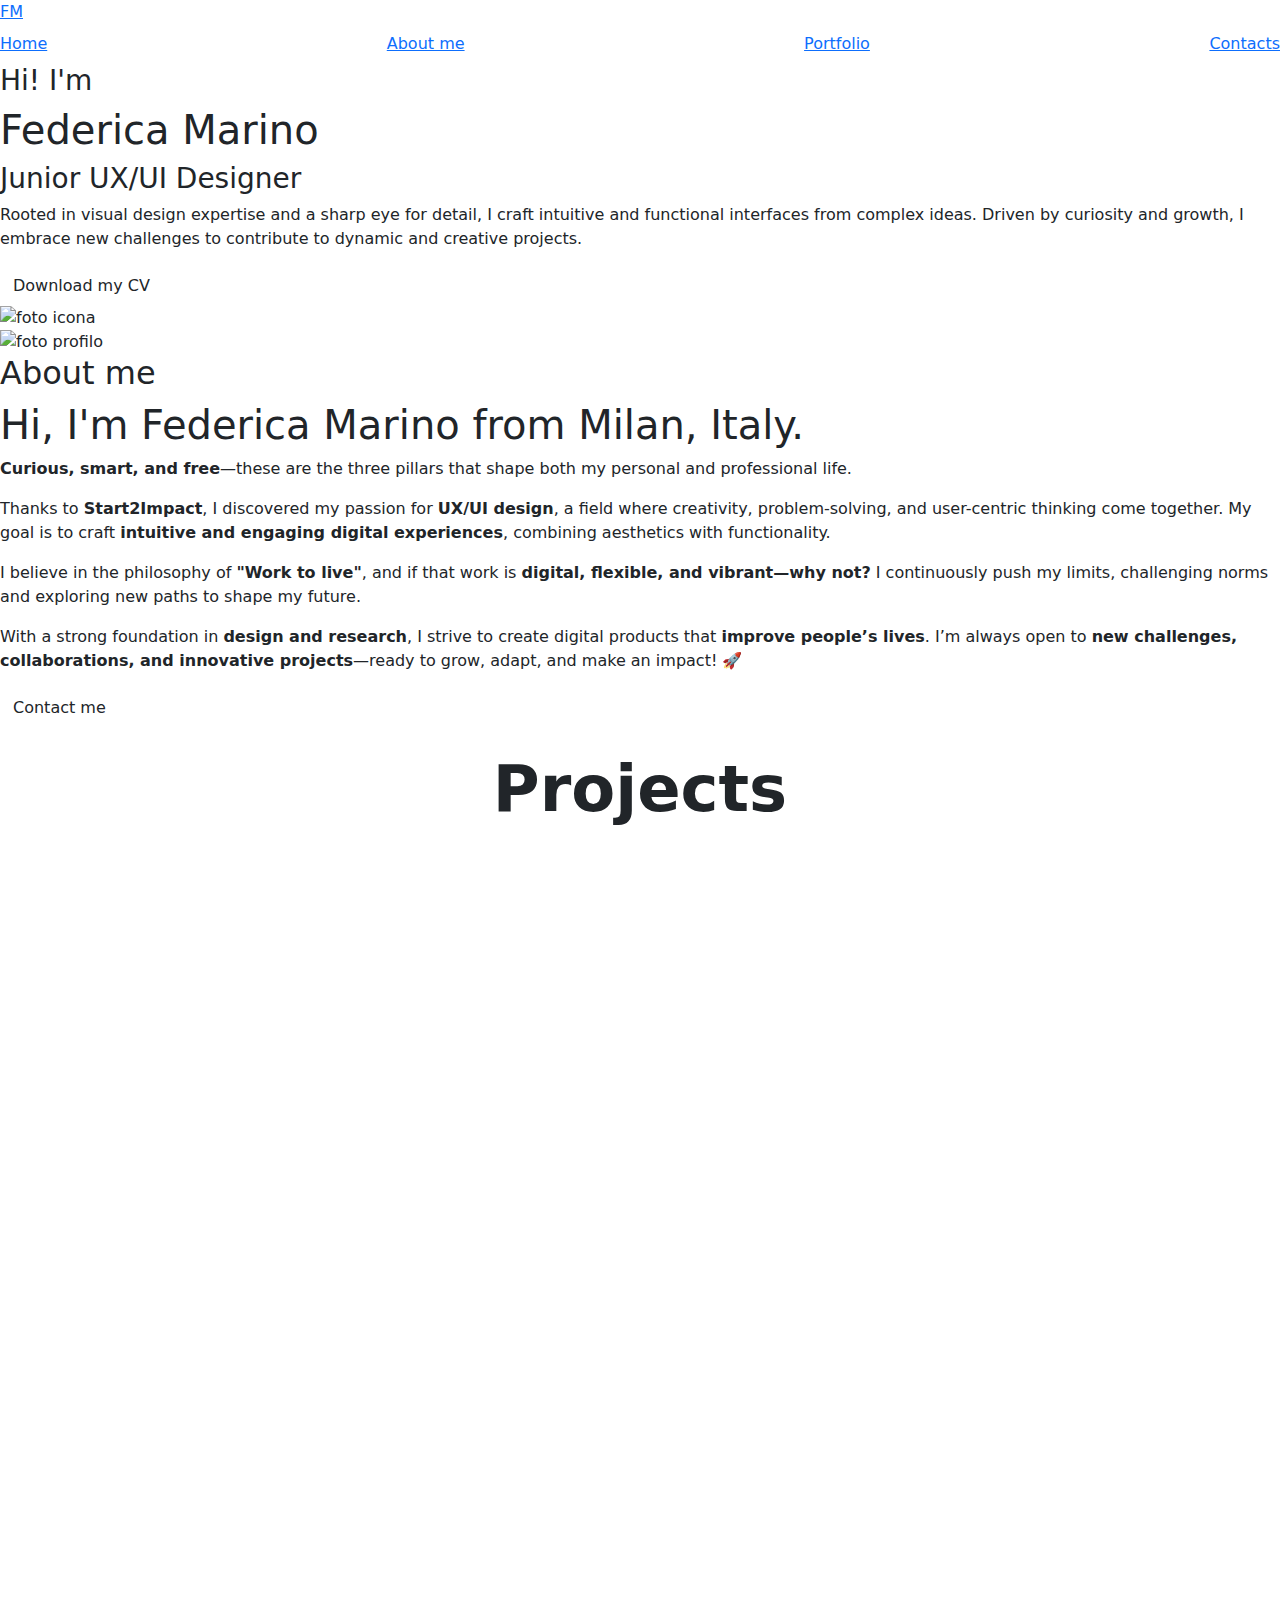
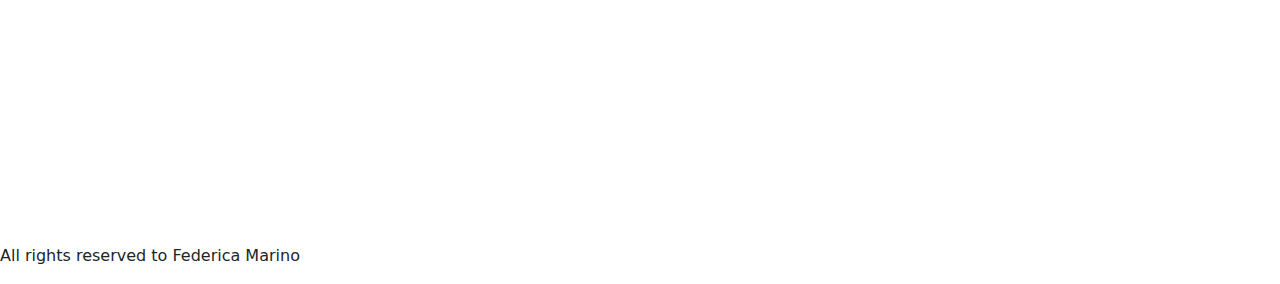
==== index.html @ c52dd666 "Adding html files" ====
<!doctype html>
<html lang="en">
  <head>
    <meta charset="utf-8">
    <meta name="viewport" content="width=device-width, initial-scale=1.0">
    
    <link rel="stylesheet" href="https://cdnjs.cloudflare.com/ajax/libs/font-awesome/6.5.2/css/all.min.css" integrity="sha512-SnH5WK+bZxgPHs44uWIX+LLJAJ9/2PkPKZ5QiAj6Ta86w+fsb2TkcmfRyVX3pBnMFcV7oQPJkl9QevSCWr3W6A==" crossorigin="anonymous" referrerpolicy="no-referrer" />
    <link rel="preconnect" href="https://fonts.googleapis.com">
    <link rel="preconnect" href="https://fonts.gstatic.com" crossorigin>
    <link href="https://fonts.googleapis.com/css2?family=Poppins:ital,wght@0,100;0,200;0,300;0,400;0,500;0,600;0,700;0,800;0,900;1,100;1,200;1,300;1,400;1,500;1,600;1,700;1,800;1,900&display=swap" rel="stylesheet">
    <link rel="stylesheet" href="assets/styles/style.css">
    <title>Federica Marino - Portfolio</title>
    
    <!-- Bootstrap CSS -->
    <link href="https://cdn.jsdelivr.net/npm/bootstrap@5.3.2/dist/css/bootstrap.min.css" rel="stylesheet">
    <link rel="icon" type="image/x-icon" href="assets/images/favi.ico">

    <meta property="og:title" content="Federica Marino - Junior UX/UI Designer">
    <meta property="og:type" content="website">
    <meta property="og:url" content="index.html">
    <meta property="og:image" content="assets/images/profile.png">
    <meta property="og:description" content="Passione per il design e attenzione ai dettagli mi guidano nel creare interfacce semplici e usabili, dando vita a idee complesse.">
    <meta property="og:site_name" content="Federica Marino">
    <meta property="og:locale" content="it_IT">

    <title>Federica Marino</title>
    <link href="https://fonts.googleapis.com/css?family=Open+Sans+Condensed:300|Sonsie+One" rel="stylesheet" />
    <link rel="stylesheet" href="assets/styles/style.css" />
  </head>

  <body>
    <header class="header">
        <a href="index.html" class="logo">FM</h2></a>
        <i class="fa-solid fa-bars" id="menu-icon"></i>

        <nav class="navbar">
            <a href="#home">Home</a>
            <a href="#about">About me</a>
            <a href="#portfolio">Portfolio</a>
            <a href="contatti.html">Contacts</a>
        </nav>
    </header>   

    <section class="home" id="home">
        <div class="home-content">
          <h3>Hi! I'm</h3>
          <h1>Federica Marino</h1>
          <h3><span>Junior UX/UI Designer</span></h3>
          <p>Rooted in visual design expertise and a sharp eye for detail, I craft intuitive and functional interfaces from complex ideas. Driven by curiosity and growth, I embrace new challenges to contribute to dynamic and creative projects.</p>
          <div class="social-media">
            <a href="https://www.linkedin.com/in/federica-marino-2778551b6/" target="_blank"><i class="fa-brands fa-linkedin"></i></a>
            <a href="https://www.behance.net/federicamarino5" target="_blank"><i class="fa-brands fa-behance"></i></a>
          </div>
          <a href="assets/pdf/CV_FedericaMarino_nov24.pdf" class="btn">Download my CV</a>
        </div>
    
        <div class="home-img">
          <img src="assets/images/profile.png" alt="foto icona">
        </div>
      </section>
    
      <section class="about" id="about">
        <div class="about-img">
          <img src="assets/images/me.png" alt="foto profilo">
        </div>
        <div class="about-content">
          <h2 class="heading"><span>About me</span></h2>
          <h1>Hi, I'm Federica Marino from Milan, Italy.</h1>

          <p><strong>Curious, smart, and free</strong>—these are the three pillars that shape both my personal and professional life.</p>
      
          <p>Thanks to <strong>Start2Impact</strong>, I discovered my passion for <strong>UX/UI design</strong>, a field where creativity, problem-solving, and user-centric thinking come together. My goal is to craft <strong>intuitive and engaging digital experiences</strong>, combining aesthetics with functionality.</p>
      
          <p>I believe in the philosophy of <strong>"Work to live"</strong>, and if that work is <strong>digital, flexible, and vibrant—why not?</strong> I continuously push my limits, challenging norms and exploring new paths to shape my future.</p>
      
          <p>With a strong foundation in <strong>design and research</strong>, I strive to create digital products that <strong>improve people’s lives</strong>. I’m always open to <strong>new challenges, collaborations, and innovative projects</strong>—ready to grow, adapt, and make an impact! 🚀</p>
          <a href="contatti.html" class="btn">Contact me</a>
        </div>
      </section>

      <section class="portfolio" id="portfolio">
        <div class="container">
          <h2 class="text-center my-4 display-3 fw-bold mb-5"><span>Projects</span></h2>
          <div class="row">
            <div class="col-md-3 col-sm-6">
              <iframe src="https://www.behance.net/embed/project/202459473?ilo0=1" class="w-100" height="316" frameborder="0"></iframe>
            </div>
            <div class="col-md-3 col-sm-6">
              <iframe src="https://www.behance.net/embed/project/202460027?ilo0=1" class="w-100" height="316" frameborder="0"></iframe>
            </div>
            <div class="col-md-3 col-sm-6">
              <iframe src="https://www.behance.net/embed/project/202460531?ilo0=1" class="w-100" height="316" frameborder="0"></iframe>
            </div>
            <div class="col-md-3 col-sm-6">
              <iframe src="https://www.behance.net/embed/project/202460767?ilo0=1" class="w-100" height="316" frameborder="0"></iframe>
            </div>
      
            <div class="col-md-3 col-sm-6">
              <iframe src="https://www.behance.net/embed/project/203960363?ilo0=1" class="w-100" height="316" frameborder="0"></iframe>
            </div>
            <div class="col-md-3 col-sm-6">
              <iframe src="https://www.behance.net/embed/project/203961067?ilo0=1" class="w-100" height="316" frameborder="0"></iframe>
            </div>
            <div class="col-md-3 col-sm-6">
              <iframe src="https://www.behance.net/embed/project/213830133?ilo0=1" class="w-100" height="316" frameborder="0"></iframe>
            </div>
            <div class="col-md-3 col-sm-6">
              <iframe src="https://www.behance.net/embed/project/213829467?ilo0=1" class="w-100" height="316" frameborder="0"></iframe>
            </div>
      
            <div class="col-md-3 col-sm-6">
              <iframe src="https://www.behance.net/embed/project/217920711?ilo0=1" class="w-100" height="316" frameborder="0"></iframe>
            </div>
            <div class="col-md-3 col-sm-6">
              <iframe src="https://www.behance.net/embed/project/218446221?ilo0=1" class="w-100" height="316" frameborder="0"></iframe>
            </div>
            <div class="col-md-3 col-sm-6">
              <iframe src="https://www.behance.net/embed/project/218783727?ilo0=1" class="w-100" height="316" frameborder="0"></iframe>
            </div>
            <div class="col-md-3 col-sm-6">
              <iframe src="https://www.behance.net/embed/project/220007043?ilo0=1" class="w-100" height="316" frameborder="0"></iframe>
            </div>
          </div>
        </div>
      </section>
      
      
    <!--
      <section class="portfolio" id="portfolio">
        <h2 class="heading"><span>Projects</span></h2>
        <div class="portfolio-container">  
            <div class="portfolio-box">
                <iframe src="https://www.behance.net/embed/project/202459473?ilo0=1" height="316" width="404" allowfullscreen lazyload frameborder="0" allow="clipboard-write" refererPolicy="strict-origin-when-cross-origin"></iframe>
            </div>
            <div class="portfolio-box">
                <iframe src="https://www.behance.net/embed/project/202460027?ilo0=1" height="316" width="404" allowfullscreen lazyload frameborder="0" allow="clipboard-write" refererPolicy="strict-origin-when-cross-origin"></iframe>
            </div>
            <div class="portfolio-box">
                <iframe src="https://www.behance.net/embed/project/202460531?ilo0=1" height="316" width="404" allowfullscreen lazyload frameborder="0" allow="clipboard-write" refererPolicy="strict-origin-when-cross-origin"></iframe>
            </div>
            <div class="portfolio-box">
                <iframe src="https://www.behance.net/embed/project/202460767?ilo0=1" height="316" width="404" allowfullscreen lazyload frameborder="0" allow="clipboard-write" refererPolicy="strict-origin-when-cross-origin"></iframe>
            </div>
            <div class="portfolio-box">
                <iframe src="https://www.behance.net/embed/project/203960363?ilo0=1" height="316" width="404" allowfullscreen lazyload frameborder="0" allow="clipboard-write" refererPolicy="strict-origin-when-cross-origin"></iframe>
            </div>
            <div class="portfolio-box">
                <iframe src="https://www.behance.net/embed/project/203961067?ilo0=1" height="316" width="404" allowfullscreen lazyload frameborder="0" allow="clipboard-write" refererPolicy="strict-origin-when-cross-origin"></iframe>
            </div>
            <div class="portfolio-box">
                <iframe src="https://www.behance.net/embed/project/213830133?ilo0=1" height="316" width="404" allowfullscreen lazyload frameborder="0" allow="clipboard-write" refererPolicy="strict-origin-when-cross-origin"></iframe>
            </div>
            <div class="portfolio-box">
                <iframe src="https://www.behance.net/embed/project/213829467?ilo0=1" height="316" width="404" allowfullscreen lazyload frameborder="0" allow="clipboard-write" refererPolicy="strict-origin-when-cross-origin"></iframe>
            </div>
            <div class="portfolio-box">
                <iframe src="https://www.behance.net/embed/project/217920711?ilo0=1" height="316" width="404" allowfullscreen lazyload frameborder="0" allow="clipboard-write" refererPolicy="strict-origin-when-cross-origin"></iframe>
            </div>
            <div class="portfolio-box">
                <iframe src="https://www.behance.net/embed/project/218446221?ilo0=1" height="316" width="404" allowfullscreen lazyload frameborder="0" allow="clipboard-write" refererPolicy="strict-origin-when-cross-origin"></iframe>
            </div>
            <div class="portfolio-box">
                <iframe src="https://www.behance.net/embed/project/218783727?ilo0=1" height="316" width="404" allowfullscreen lazyload frameborder="0" allow="clipboard-write" refererPolicy="strict-origin-when-cross-origin"></iframe>
            </div>
            <div class="portfolio-box">
                <iframe src="https://www.behance.net/embed/project/220007043?ilo0=1" height="316" width="404" allowfullscreen lazyload frameborder="0" allow="clipboard-write" refererPolicy="strict-origin-when-cross-origin"></iframe>
            </div>
            <div class="portfolio-box">
                <iframe src="https://www.behance.net/embed/project/220007307?ilo0=1" height="316" width="404" allowfullscreen lazyload frameborder="0" allow="clipboard-write" refererPolicy="strict-origin-when-cross-origin"></iframe>
            </div>
        </div>
      </section> -->
      
    
      <footer class="footer">
        <div class="footer-text">
          <p>All rights reserved to Federica Marino</p>
        </div>
    
        <div class="footer-icons">
          <a href="https://www.linkedin.com/in/federica-marino-2778551b6/" target="_blank"><i class="fa-brands fa-linkedin"></i></a>
          <a href="https://www.behance.net/federicamarino5" target="_blank"><i class="fa-brands fa-behance"></i></a>
        </div>
      </footer>
    
      <script src="assets/javascript/index.js"></script>
  </body>
</html>
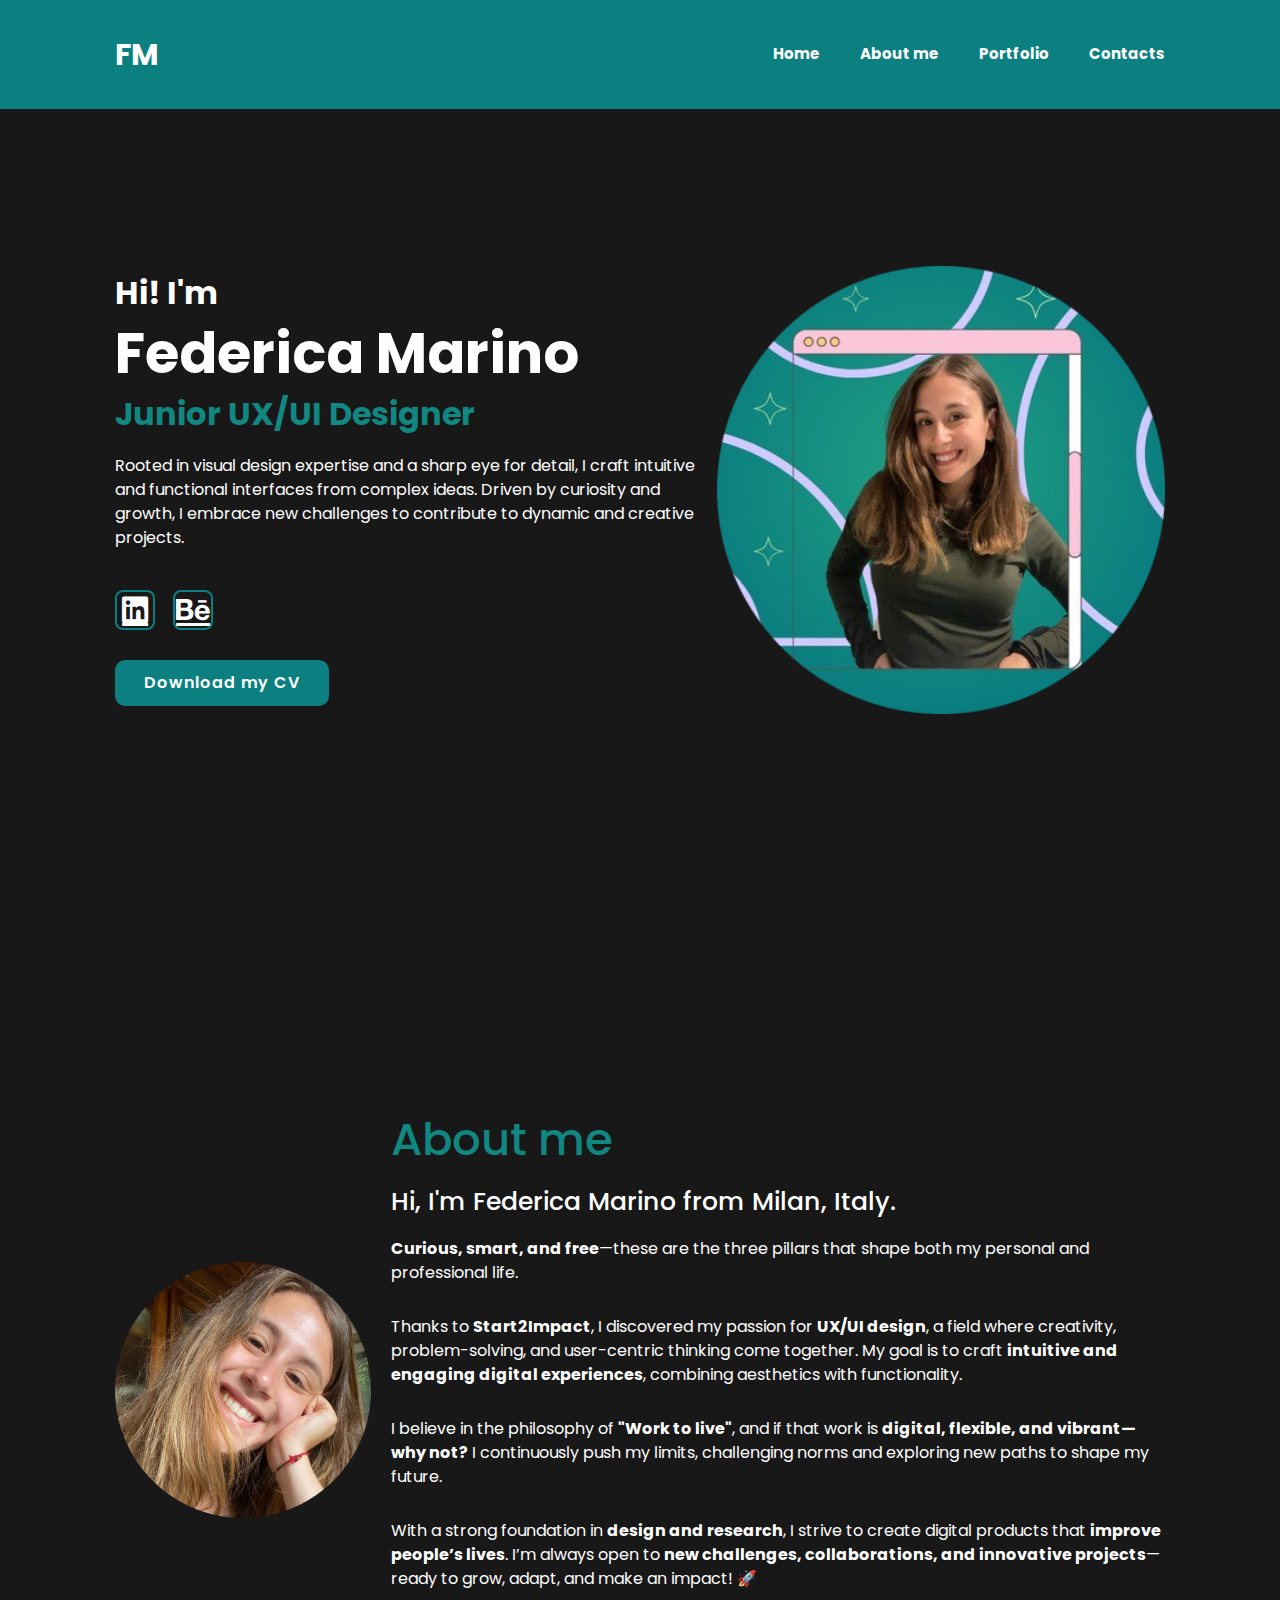
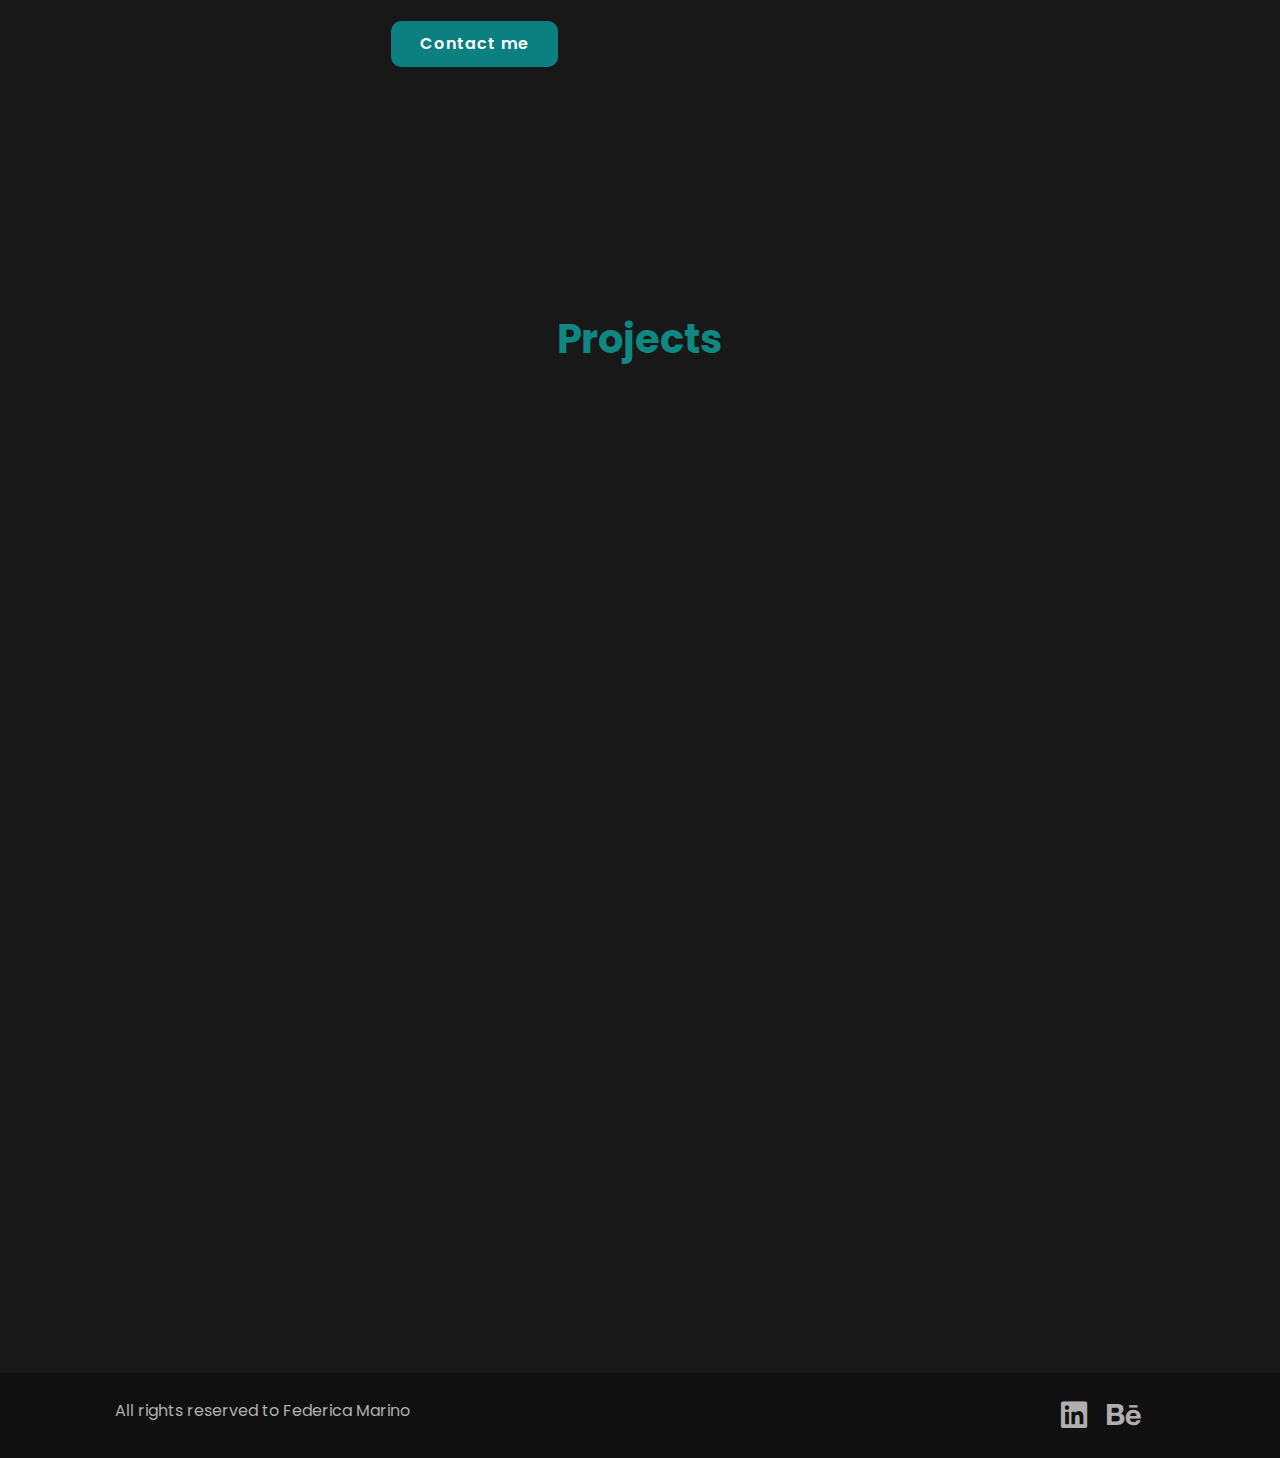
==== commit 27943a02: "commit finale" ====
--- a/index.html
+++ b/index.html
@@ -4,7 +4,7 @@
     <meta charset="utf-8">
     <meta name="viewport" content="width=device-width, initial-scale=1.0">
     
-    <link rel="stylesheet" href="https://cdnjs.cloudflare.com/ajax/libs/font-awesome/6.5.2/css/all.min.css" integrity="sha512-SnH5WK+bZxgPHs44uWIX+LLJAJ9/2PkPKZ5QiAj6Ta86w+fsb2TkcmfRyVX3pBnMFcV7oQPJkl9QevSCWr3W6A==" crossorigin="anonymous" referrerpolicy="no-referrer" />
+    <link rel="stylesheet" href="https://cdnjs.cloudflare.com/ajax/libs/font-awesome/6.5.2/css/all.min.css" integrity="PPIZEGYM1v8zp5Py7UjFb79S58UeqCL9pYVnVPURKEqvioPROaVAJKKLzvH2rDnI" crossorigin="anonymous" referrerpolicy="no-referrer" />
     <link rel="preconnect" href="https://fonts.googleapis.com">
     <link rel="preconnect" href="https://fonts.gstatic.com" crossorigin>
     <link href="https://fonts.googleapis.com/css2?family=Poppins:ital,wght@0,100;0,200;0,300;0,400;0,500;0,600;0,700;0,800;0,900;1,100;1,200;1,300;1,400;1,500;1,600;1,700;1,800;1,900&display=swap" rel="stylesheet">
@@ -13,7 +13,7 @@
     
     <!-- Bootstrap CSS -->
     <link href="https://cdn.jsdelivr.net/npm/bootstrap@5.3.2/dist/css/bootstrap.min.css" rel="stylesheet">
-    <link rel="icon" type="image/x-icon" href="assets/images/favi.ico">
+    <link rel="icon" type="image/x-icon" href="assets/images/icon.ico">
 
     <meta property="og:title" content="Federica Marino - Junior UX/UI Designer">
     <meta property="og:type" content="website">
--- a/assets/styles/style.css
+++ b/assets/styles/style.css
@@ -0,0 +1,465 @@
+/*generali*/
+
+*{
+    margin: 0;
+    padding: 0;
+    box-sizing: border-box;
+    text-decoration: none;
+    border: none;
+    outline: none;
+    scroll-behavior: smooth;
+    font-family: Poppins, sans-serif;
+  }
+  
+  
+  html{
+    font-size: 62.5%;
+    overflow-x: hidden;
+  }
+  
+  body{
+    background:   #181818;
+    color: white ;
+  }
+  
+  section{
+    min-height: 100vh;
+    padding: 10rem 9% 2rem;
+  }
+  
+  /*header*/
+  
+  .header{
+    position: fixed;
+    top: 0;
+    left: 0;
+    width: 100%;
+    padding:32px 9%;
+    background: #0c8080;
+    display: flex;
+    justify-content:space-between;
+    align-items: center;
+    z-index: 100;
+  }
+  
+  .logo{
+    font-size: 3rem;
+    color: white;
+    cursor: pointer;
+    font-weight: 700;
+    text-decoration: none !important;
+  }
+  
+  
+  .navbar a{
+    font-size: 1.5rem;
+    color: white;
+    margin-left: 4rem;
+    font-weight: 700;
+    text-decoration: none !important;
+  }
+  
+  .navbar a:hover,
+  .navbar a:active{
+    color: #083c3c;
+  }
+  
+  #menu-icon{
+    font-size: 3.6rem;
+    color: white;
+    display: none;
+  }
+  
+  /*home*/
+  
+  .home{
+    display: flex;
+    justify-content: center;
+    align-items: center;
+  }
+  
+  .home-content h3{
+    font-size: 3.2rem ;
+    font-weight: 700;
+  }
+  
+  .home-content h3:nth-of-type(2){
+    margin-bottom: 2rem;
+  
+  }
+  
+  span{
+    color: #108781 ;
+  }
+  
+  .home-content h1{
+    font-size: 5.6rem;
+    font-weight: 700;
+    line-height: 1.3 ;
+  }
+  
+  .home-img img{
+    width: 35vw;
+  
+  }
+  
+  .home-content p{
+    font-size: 1.6rem;
+  }
+  
+  .social-media a{
+    display: inline-flex;
+    justify-content: center;
+    align-items: center;
+    width: 4rem;
+    height: 4rem;
+    background: transparent;
+    border: .2rem solid #0c8080;
+    border-radius: 20%;
+    font-size: 3rem;
+    color: white;
+    margin: 3rem 1.5rem 3rem 0;
+    transition: .5s ease;
+  }
+  
+  .social-media a:hover{
+    background: white;
+    color: #0c8080;
+    box-shadow: 0 0 1rem #181818;
+  }
+  
+  .btn{
+    display: inline-block;
+    padding: 1rem 2.8rem;
+    background: #0c8080;
+    border-radius: 1rem;
+    font-size: 1.6rem;
+    color: white;
+    letter-spacing: .1rem;
+    font-weight: 600;
+    transition: .5s ease;
+  }
+  
+  .btn:hover{
+    box-shadow: 0 0 2rem #0ba9a9;
+    background: white ;
+    color: #0c8080;
+  }
+  
+  /*about*/
+  
+  .about{
+    display: flex;
+    justify-content: center;
+    align-items: center;
+    gap: 2rem;
+    background: #181818;
+  }
+  
+  .about-img img{
+    width: 20vw;
+  }
+  
+  .heading{
+    text-align: center;
+    font-size: 4.5rem;
+  }
+  
+  .about-content h2{
+    text-align: left;
+    line-height: 1.2;
+    margin-bottom: 2rem;
+  }
+  
+  .about-content h3{
+    font-size: 2.6rem;
+  }
+  
+  .about-content p{
+    font-size: 1.6rem;
+    margin: 2rem 0 3rem;
+  }
+
+  ul {
+    list-style-type: none;
+    padding: 0;
+  }
+
+  ul li {
+    font-size: 16px;
+    margin: 5px 0;
+  }
+  strong {
+    font-weight: bold;
+  }
+  
+  /*portfolio*/
+  
+  .portfolio{
+    background: #181818;
+  }
+
+  .portfolio-container{
+    display: grid;
+    grid-template-columns: repeat(3, 1fr);
+    align-items: center;
+    gap: 2.5rem;
+    padding: 0 2rem;
+    margin-bottom: 10rem;
+  }
+  
+  .portfolio-container a {
+    text-decoration: none;
+    color: inherit;
+    display: block;
+  } 
+  
+  .portfolio-box{
+    position: relative;
+    border-radius: 2rem;
+    box-shadow: 0 0 1rem #181818;
+    overflow: hidden;
+    display: flex;
+    flex-direction: column;
+  }
+    
+  /*contatti*/
+  
+  .contact {
+    background: #181818;
+    color: white;
+    padding: 5rem 2rem;
+    text-align: center;
+    margin-bottom: 10rem;
+  }
+  
+  .contact h2 {
+    font-size: 5rem;
+    margin-bottom: 1rem;
+    margin-top: 7rem;
+  }
+  
+  .contact h3 {
+    font-size: 2rem;
+    margin-bottom: 2rem;
+    color: #cccccc;
+  }
+  
+  .contact-form {
+    max-width: 800px;
+    margin: 0 auto;
+    background: #101010;
+    padding: 3rem;
+    border-radius: 1rem;
+    box-shadow: 0 0 1rem #181818;
+  }
+  
+  .contact-form .input-box {
+    margin-bottom: 2rem;
+  }
+  
+  .contact-form .input-box input,
+  .contact-form .input-box textarea {
+    width: 100%;
+    padding: 1.5rem;
+    background: transparent;
+    border: 1px solid #444;
+    border-radius: 0.5rem;
+    color: white;
+    font-size: 1.5rem;
+    outline: none;
+    resize: none;
+  }
+  
+  .contact-form .input-box textarea {
+    height: 200px;
+  }
+  
+  .contact-form .input-box input[type="submit"] {
+    background: #0c8080;
+    color: white;
+    border: none;
+    cursor: pointer;
+    transition: 0.3s;
+    font-size: 1.5rem;
+    padding: 1.5rem 3rem;
+    border-radius: 0.5rem;
+  }
+  
+  .contact-form .input-box input[type="submit"]:hover {
+    background: #083c3c;
+  }
+  
+  
+  /*footer*/
+  
+  .footer{
+    display: flex;
+    justify-content: space-between;
+    align-items: center;
+    flex-wrap: wrap;
+    padding: 2rem 9%;
+    background: #101010;
+  }
+  
+  .footer-text{
+    font-size: 1.6rem;
+    color: #afafaf;
+  }
+  
+  .footer-icons{
+    display: inline-flex;
+    justify-content: center;
+    align-items: center;
+    padding:0 2.4rem;
+    border-radius: .8rem;
+  }
+  
+  .footer-icons a{
+    font-size: 3rem;
+    color: #afafaf;
+    padding-left: 2rem;
+  }
+  
+  /*breakpoint*/
+  
+  @media (max-width: 1200px) {
+    html {
+      font-size: 55%;
+    }
+  }
+  
+  @media (max-width: 991px) {
+    .header {
+      padding: 2rem 3%;
+    }
+  
+    section {
+      padding: 10rem 3%;
+    }
+  
+    .portfolio{
+      padding-bottom: 7rem;
+    }
+  
+    .contact {
+      min-height: auto;
+    }
+    
+    .footer{
+        padding: 2rem 3%;
+    }
+    
+  }
+  
+  @media (max-width: 768px) {
+      #menu-icon{
+        display: block;
+      }
+  
+      .navbar{
+        position: absolute;
+        top: 100%;
+        left: 0;
+        width: 100%;
+        padding: 1rem 3%;
+        background: #080808;
+        border-top: .1rem solid rgba(0, 0, 0, .2);
+        box-shadow: 0 .5rem 1rem rgba(0, 0, 0, .2);
+        display: none;
+      }
+  
+      .navbar.active{
+        display: block;
+      }
+  
+      .navbar a{
+        display: block;
+        font-size: 2rem;
+        margin: 3rem 0;
+      }
+  
+      .home{
+        flex-direction: column;
+      }
+  
+      .home-content h3{
+        font-size: 2.6rem;
+      }
+  
+      .home-content h1{
+        font-size: 5rem;
+      }
+  
+      .home-content{
+        order: 2;
+      }
+  
+      .home-img{
+        width:vw;
+        margin-top: 4rem;
+      }
+  
+      .about{
+        flex-direction: column;
+      }
+  
+      .about-img img{
+        width: 40vw;
+      }
+  
+      .portfolio h2{
+        margin-bottom: 3rem;
+      }
+  
+      .portfolio-container{
+        grid-template-columns: repeat(2, 1fr);
+      }
+  
+      .portfolio-box h4{
+        font-size: 2.5rem;
+      }
+  
+      .portfolio-box p{
+        font-size: 1.5rem;
+      }
+  }
+  
+  @media (max-width: 600px) {
+    .portfolio-container{
+      grid-template-columns: 1fr;
+    }
+  
+    .home-img img{
+      width: 80vw;
+      margin-top: 4rem;
+    }
+  
+    .about-img img{
+      width: 70vw;
+      margin-top: 2rem;
+    }
+  
+    .footer{
+      justify-content: center;
+    }
+  
+    .portfolio-box h4{
+      font-size: 4rem;
+    }
+  
+    .portfolio-box p{
+      font-size: 2rem;
+    }
+  }
+  
+  @media (max-width: 450px) {
+    html {
+      font-size: 50%;
+    }
+  
+    .contact-form .input-box{
+      width: 100%;
+    }
+  
+  }  --- a/assets/styles/style.css
+++ b/assets/styles/style.css
@@ -0,0 +1,465 @@
+/*generali*/
+
+*{
+    margin: 0;
+    padding: 0;
+    box-sizing: border-box;
+    text-decoration: none;
+    border: none;
+    outline: none;
+    scroll-behavior: smooth;
+    font-family: Poppins, sans-serif;
+  }
+  
+  
+  html{
+    font-size: 62.5%;
+    overflow-x: hidden;
+  }
+  
+  body{
+    background:   #181818;
+    color: white ;
+  }
+  
+  section{
+    min-height: 100vh;
+    padding: 10rem 9% 2rem;
+  }
+  
+  /*header*/
+  
+  .header{
+    position: fixed;
+    top: 0;
+    left: 0;
+    width: 100%;
+    padding:32px 9%;
+    background: #0c8080;
+    display: flex;
+    justify-content:space-between;
+    align-items: center;
+    z-index: 100;
+  }
+  
+  .logo{
+    font-size: 3rem;
+    color: white;
+    cursor: pointer;
+    font-weight: 700;
+    text-decoration: none !important;
+  }
+  
+  
+  .navbar a{
+    font-size: 1.5rem;
+    color: white;
+    margin-left: 4rem;
+    font-weight: 700;
+    text-decoration: none !important;
+  }
+  
+  .navbar a:hover,
+  .navbar a:active{
+    color: #083c3c;
+  }
+  
+  #menu-icon{
+    font-size: 3.6rem;
+    color: white;
+    display: none;
+  }
+  
+  /*home*/
+  
+  .home{
+    display: flex;
+    justify-content: center;
+    align-items: center;
+  }
+  
+  .home-content h3{
+    font-size: 3.2rem ;
+    font-weight: 700;
+  }
+  
+  .home-content h3:nth-of-type(2){
+    margin-bottom: 2rem;
+  
+  }
+  
+  span{
+    color: #108781 ;
+  }
+  
+  .home-content h1{
+    font-size: 5.6rem;
+    font-weight: 700;
+    line-height: 1.3 ;
+  }
+  
+  .home-img img{
+    width: 35vw;
+  
+  }
+  
+  .home-content p{
+    font-size: 1.6rem;
+  }
+  
+  .social-media a{
+    display: inline-flex;
+    justify-content: center;
+    align-items: center;
+    width: 4rem;
+    height: 4rem;
+    background: transparent;
+    border: .2rem solid #0c8080;
+    border-radius: 20%;
+    font-size: 3rem;
+    color: white;
+    margin: 3rem 1.5rem 3rem 0;
+    transition: .5s ease;
+  }
+  
+  .social-media a:hover{
+    background: white;
+    color: #0c8080;
+    box-shadow: 0 0 1rem #181818;
+  }
+  
+  .btn{
+    display: inline-block;
+    padding: 1rem 2.8rem;
+    background: #0c8080;
+    border-radius: 1rem;
+    font-size: 1.6rem;
+    color: white;
+    letter-spacing: .1rem;
+    font-weight: 600;
+    transition: .5s ease;
+  }
+  
+  .btn:hover{
+    box-shadow: 0 0 2rem #0ba9a9;
+    background: white ;
+    color: #0c8080;
+  }
+  
+  /*about*/
+  
+  .about{
+    display: flex;
+    justify-content: center;
+    align-items: center;
+    gap: 2rem;
+    background: #181818;
+  }
+  
+  .about-img img{
+    width: 20vw;
+  }
+  
+  .heading{
+    text-align: center;
+    font-size: 4.5rem;
+  }
+  
+  .about-content h2{
+    text-align: left;
+    line-height: 1.2;
+    margin-bottom: 2rem;
+  }
+  
+  .about-content h3{
+    font-size: 2.6rem;
+  }
+  
+  .about-content p{
+    font-size: 1.6rem;
+    margin: 2rem 0 3rem;
+  }
+
+  ul {
+    list-style-type: none;
+    padding: 0;
+  }
+
+  ul li {
+    font-size: 16px;
+    margin: 5px 0;
+  }
+  strong {
+    font-weight: bold;
+  }
+  
+  /*portfolio*/
+  
+  .portfolio{
+    background: #181818;
+  }
+
+  .portfolio-container{
+    display: grid;
+    grid-template-columns: repeat(3, 1fr);
+    align-items: center;
+    gap: 2.5rem;
+    padding: 0 2rem;
+    margin-bottom: 10rem;
+  }
+  
+  .portfolio-container a {
+    text-decoration: none;
+    color: inherit;
+    display: block;
+  } 
+  
+  .portfolio-box{
+    position: relative;
+    border-radius: 2rem;
+    box-shadow: 0 0 1rem #181818;
+    overflow: hidden;
+    display: flex;
+    flex-direction: column;
+  }
+    
+  /*contatti*/
+  
+  .contact {
+    background: #181818;
+    color: white;
+    padding: 5rem 2rem;
+    text-align: center;
+    margin-bottom: 10rem;
+  }
+  
+  .contact h2 {
+    font-size: 5rem;
+    margin-bottom: 1rem;
+    margin-top: 7rem;
+  }
+  
+  .contact h3 {
+    font-size: 2rem;
+    margin-bottom: 2rem;
+    color: #cccccc;
+  }
+  
+  .contact-form {
+    max-width: 800px;
+    margin: 0 auto;
+    background: #101010;
+    padding: 3rem;
+    border-radius: 1rem;
+    box-shadow: 0 0 1rem #181818;
+  }
+  
+  .contact-form .input-box {
+    margin-bottom: 2rem;
+  }
+  
+  .contact-form .input-box input,
+  .contact-form .input-box textarea {
+    width: 100%;
+    padding: 1.5rem;
+    background: transparent;
+    border: 1px solid #444;
+    border-radius: 0.5rem;
+    color: white;
+    font-size: 1.5rem;
+    outline: none;
+    resize: none;
+  }
+  
+  .contact-form .input-box textarea {
+    height: 200px;
+  }
+  
+  .contact-form .input-box input[type="submit"] {
+    background: #0c8080;
+    color: white;
+    border: none;
+    cursor: pointer;
+    transition: 0.3s;
+    font-size: 1.5rem;
+    padding: 1.5rem 3rem;
+    border-radius: 0.5rem;
+  }
+  
+  .contact-form .input-box input[type="submit"]:hover {
+    background: #083c3c;
+  }
+  
+  
+  /*footer*/
+  
+  .footer{
+    display: flex;
+    justify-content: space-between;
+    align-items: center;
+    flex-wrap: wrap;
+    padding: 2rem 9%;
+    background: #101010;
+  }
+  
+  .footer-text{
+    font-size: 1.6rem;
+    color: #afafaf;
+  }
+  
+  .footer-icons{
+    display: inline-flex;
+    justify-content: center;
+    align-items: center;
+    padding:0 2.4rem;
+    border-radius: .8rem;
+  }
+  
+  .footer-icons a{
+    font-size: 3rem;
+    color: #afafaf;
+    padding-left: 2rem;
+  }
+  
+  /*breakpoint*/
+  
+  @media (max-width: 1200px) {
+    html {
+      font-size: 55%;
+    }
+  }
+  
+  @media (max-width: 991px) {
+    .header {
+      padding: 2rem 3%;
+    }
+  
+    section {
+      padding: 10rem 3%;
+    }
+  
+    .portfolio{
+      padding-bottom: 7rem;
+    }
+  
+    .contact {
+      min-height: auto;
+    }
+    
+    .footer{
+        padding: 2rem 3%;
+    }
+    
+  }
+  
+  @media (max-width: 768px) {
+      #menu-icon{
+        display: block;
+      }
+  
+      .navbar{
+        position: absolute;
+        top: 100%;
+        left: 0;
+        width: 100%;
+        padding: 1rem 3%;
+        background: #080808;
+        border-top: .1rem solid rgba(0, 0, 0, .2);
+        box-shadow: 0 .5rem 1rem rgba(0, 0, 0, .2);
+        display: none;
+      }
+  
+      .navbar.active{
+        display: block;
+      }
+  
+      .navbar a{
+        display: block;
+        font-size: 2rem;
+        margin: 3rem 0;
+      }
+  
+      .home{
+        flex-direction: column;
+      }
+  
+      .home-content h3{
+        font-size: 2.6rem;
+      }
+  
+      .home-content h1{
+        font-size: 5rem;
+      }
+  
+      .home-content{
+        order: 2;
+      }
+  
+      .home-img{
+        width:vw;
+        margin-top: 4rem;
+      }
+  
+      .about{
+        flex-direction: column;
+      }
+  
+      .about-img img{
+        width: 40vw;
+      }
+  
+      .portfolio h2{
+        margin-bottom: 3rem;
+      }
+  
+      .portfolio-container{
+        grid-template-columns: repeat(2, 1fr);
+      }
+  
+      .portfolio-box h4{
+        font-size: 2.5rem;
+      }
+  
+      .portfolio-box p{
+        font-size: 1.5rem;
+      }
+  }
+  
+  @media (max-width: 600px) {
+    .portfolio-container{
+      grid-template-columns: 1fr;
+    }
+  
+    .home-img img{
+      width: 80vw;
+      margin-top: 4rem;
+    }
+  
+    .about-img img{
+      width: 70vw;
+      margin-top: 2rem;
+    }
+  
+    .footer{
+      justify-content: center;
+    }
+  
+    .portfolio-box h4{
+      font-size: 4rem;
+    }
+  
+    .portfolio-box p{
+      font-size: 2rem;
+    }
+  }
+  
+  @media (max-width: 450px) {
+    html {
+      font-size: 50%;
+    }
+  
+    .contact-form .input-box{
+      width: 100%;
+    }
+  
+  }  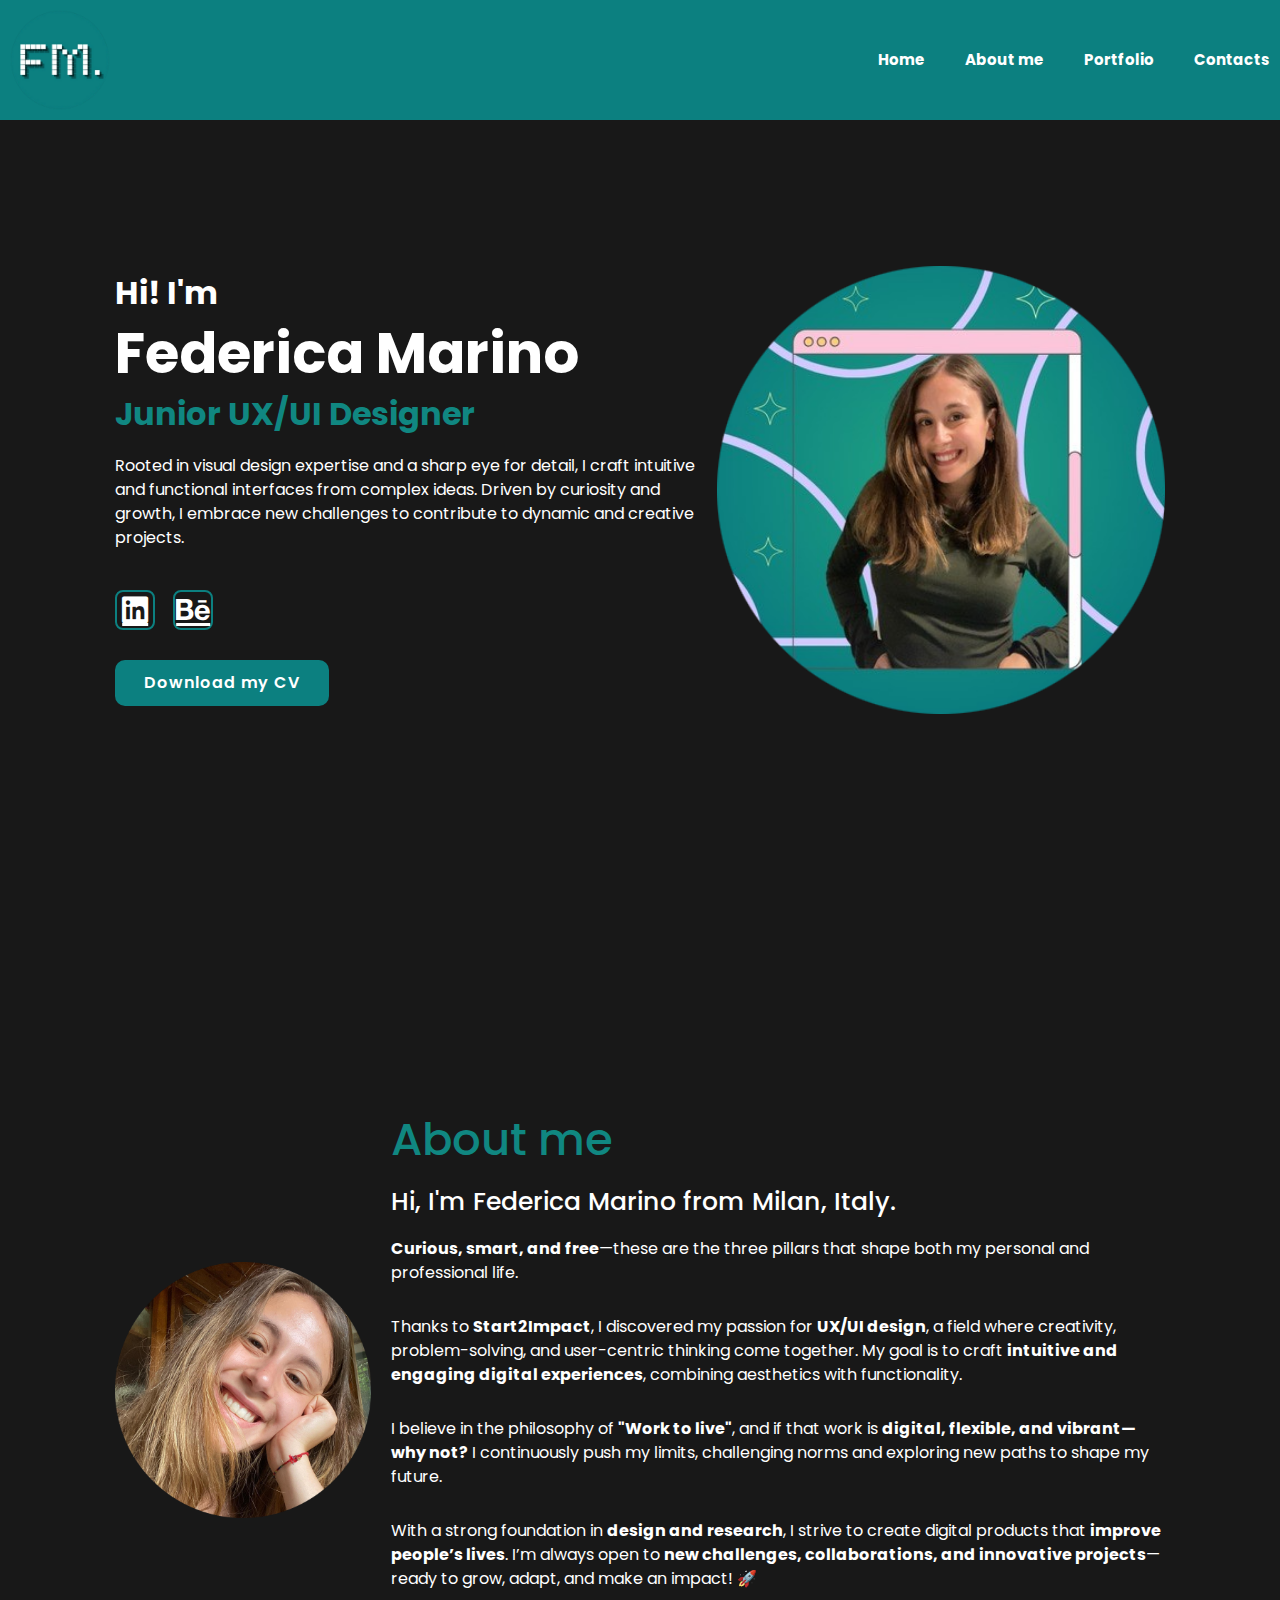
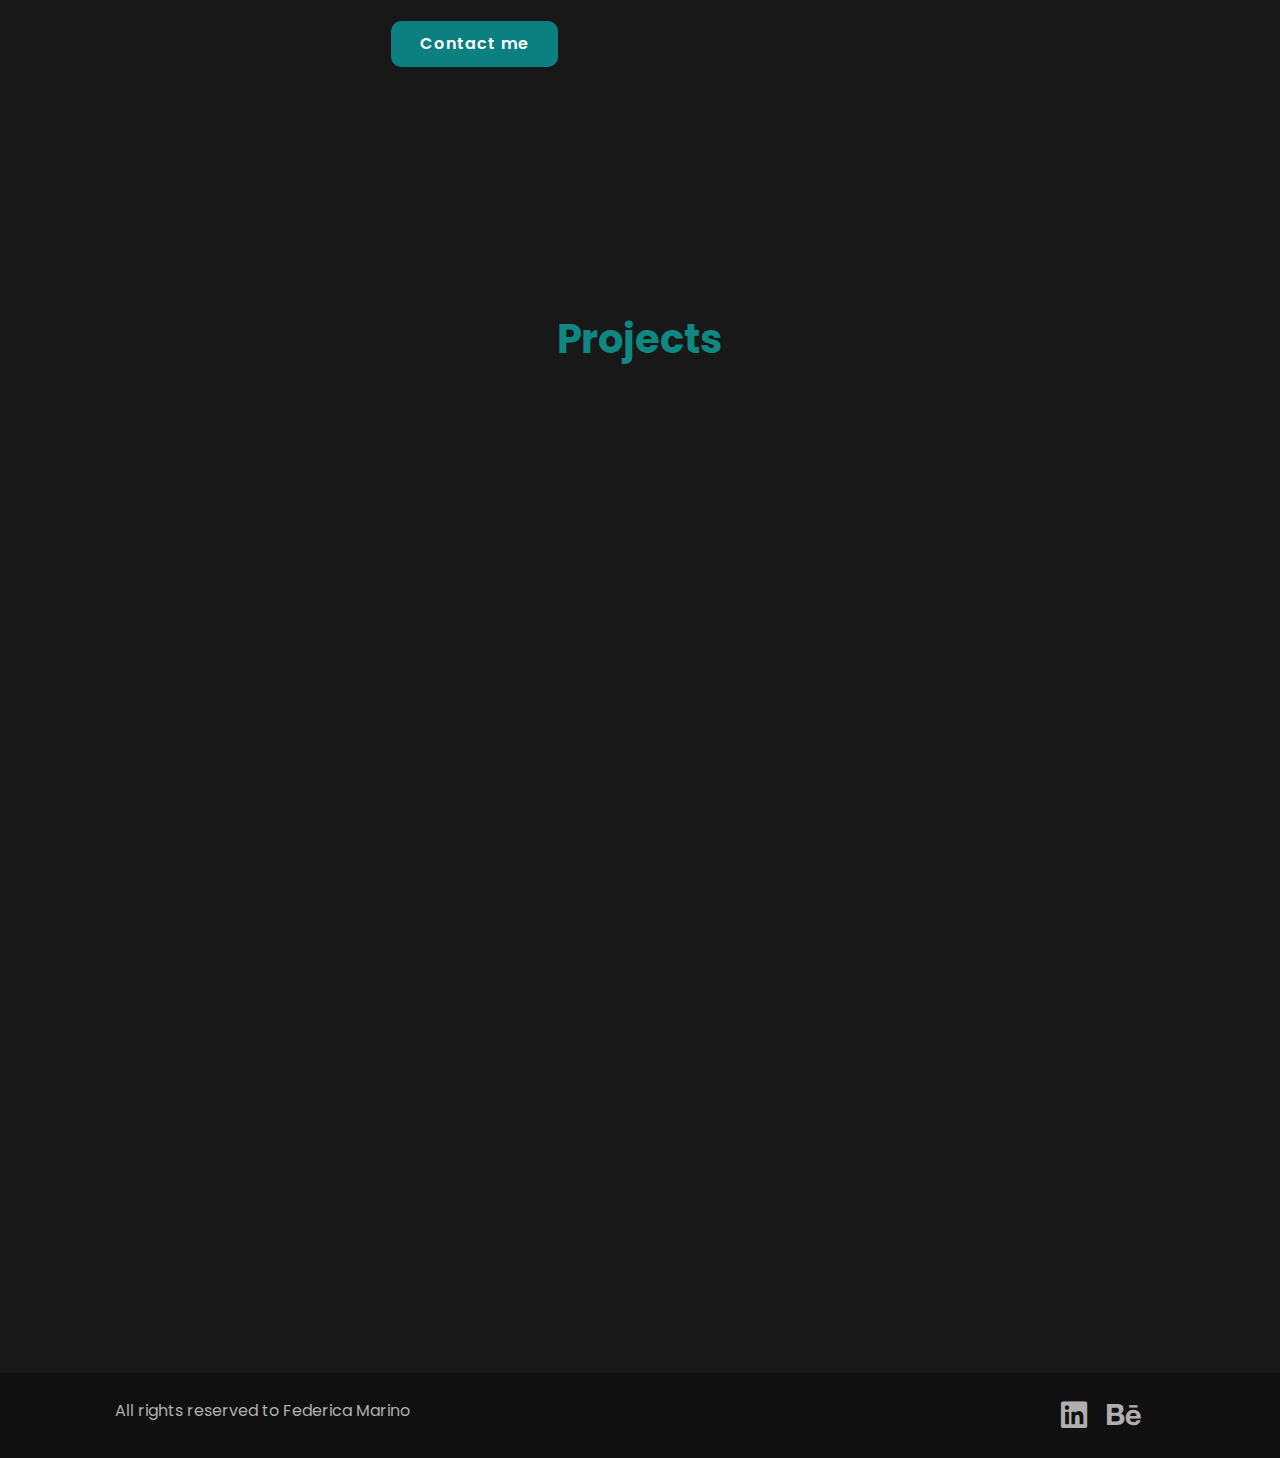
==== commit e395ec4f: "Modifica icona" ====
--- a/index.html
+++ b/index.html
@@ -11,9 +11,10 @@
     <link rel="stylesheet" href="assets/styles/style.css">
     <title>Federica Marino - Portfolio</title>
     
+
     <!-- Bootstrap CSS -->
     <link href="https://cdn.jsdelivr.net/npm/bootstrap@5.3.2/dist/css/bootstrap.min.css" rel="stylesheet">
-    <link rel="icon" type="image/x-icon" href="assets/images/icon.ico">
+    <link rel="icon" type="image/x-icon" href="assets/images/icona.ico">
 
     <meta property="og:title" content="Federica Marino - Junior UX/UI Designer">
     <meta property="og:type" content="website">
@@ -29,8 +30,8 @@
   </head>
 
   <body>
-    <header class="header">
-        <a href="index.html" class="logo">FM</h2></a>
+    <header class="header d-flex align-items-center justify-content-between p-3">
+        <a href="index.html" class="logo"><img src ="assets/images/icona.png" class="img-fluid" style="max-width: 100px; height: auto;"></a>
         <i class="fa-solid fa-bars" id="menu-icon"></i>
 
         <nav class="navbar">
@@ -123,55 +124,7 @@
           </div>
         </div>
       </section>
-      
-      
-    <!--
-      <section class="portfolio" id="portfolio">
-        <h2 class="heading"><span>Projects</span></h2>
-        <div class="portfolio-container">  
-            <div class="portfolio-box">
-                <iframe src="https://www.behance.net/embed/project/202459473?ilo0=1" height="316" width="404" allowfullscreen lazyload frameborder="0" allow="clipboard-write" refererPolicy="strict-origin-when-cross-origin"></iframe>
-            </div>
-            <div class="portfolio-box">
-                <iframe src="https://www.behance.net/embed/project/202460027?ilo0=1" height="316" width="404" allowfullscreen lazyload frameborder="0" allow="clipboard-write" refererPolicy="strict-origin-when-cross-origin"></iframe>
-            </div>
-            <div class="portfolio-box">
-                <iframe src="https://www.behance.net/embed/project/202460531?ilo0=1" height="316" width="404" allowfullscreen lazyload frameborder="0" allow="clipboard-write" refererPolicy="strict-origin-when-cross-origin"></iframe>
-            </div>
-            <div class="portfolio-box">
-                <iframe src="https://www.behance.net/embed/project/202460767?ilo0=1" height="316" width="404" allowfullscreen lazyload frameborder="0" allow="clipboard-write" refererPolicy="strict-origin-when-cross-origin"></iframe>
-            </div>
-            <div class="portfolio-box">
-                <iframe src="https://www.behance.net/embed/project/203960363?ilo0=1" height="316" width="404" allowfullscreen lazyload frameborder="0" allow="clipboard-write" refererPolicy="strict-origin-when-cross-origin"></iframe>
-            </div>
-            <div class="portfolio-box">
-                <iframe src="https://www.behance.net/embed/project/203961067?ilo0=1" height="316" width="404" allowfullscreen lazyload frameborder="0" allow="clipboard-write" refererPolicy="strict-origin-when-cross-origin"></iframe>
-            </div>
-            <div class="portfolio-box">
-                <iframe src="https://www.behance.net/embed/project/213830133?ilo0=1" height="316" width="404" allowfullscreen lazyload frameborder="0" allow="clipboard-write" refererPolicy="strict-origin-when-cross-origin"></iframe>
-            </div>
-            <div class="portfolio-box">
-                <iframe src="https://www.behance.net/embed/project/213829467?ilo0=1" height="316" width="404" allowfullscreen lazyload frameborder="0" allow="clipboard-write" refererPolicy="strict-origin-when-cross-origin"></iframe>
-            </div>
-            <div class="portfolio-box">
-                <iframe src="https://www.behance.net/embed/project/217920711?ilo0=1" height="316" width="404" allowfullscreen lazyload frameborder="0" allow="clipboard-write" refererPolicy="strict-origin-when-cross-origin"></iframe>
-            </div>
-            <div class="portfolio-box">
-                <iframe src="https://www.behance.net/embed/project/218446221?ilo0=1" height="316" width="404" allowfullscreen lazyload frameborder="0" allow="clipboard-write" refererPolicy="strict-origin-when-cross-origin"></iframe>
-            </div>
-            <div class="portfolio-box">
-                <iframe src="https://www.behance.net/embed/project/218783727?ilo0=1" height="316" width="404" allowfullscreen lazyload frameborder="0" allow="clipboard-write" refererPolicy="strict-origin-when-cross-origin"></iframe>
-            </div>
-            <div class="portfolio-box">
-                <iframe src="https://www.behance.net/embed/project/220007043?ilo0=1" height="316" width="404" allowfullscreen lazyload frameborder="0" allow="clipboard-write" refererPolicy="strict-origin-when-cross-origin"></iframe>
-            </div>
-            <div class="portfolio-box">
-                <iframe src="https://www.behance.net/embed/project/220007307?ilo0=1" height="316" width="404" allowfullscreen lazyload frameborder="0" allow="clipboard-write" refererPolicy="strict-origin-when-cross-origin"></iframe>
-            </div>
-        </div>
-      </section> -->
-      
-    
+          
       <footer class="footer">
         <div class="footer-text">
           <p>All rights reserved to Federica Marino</p>
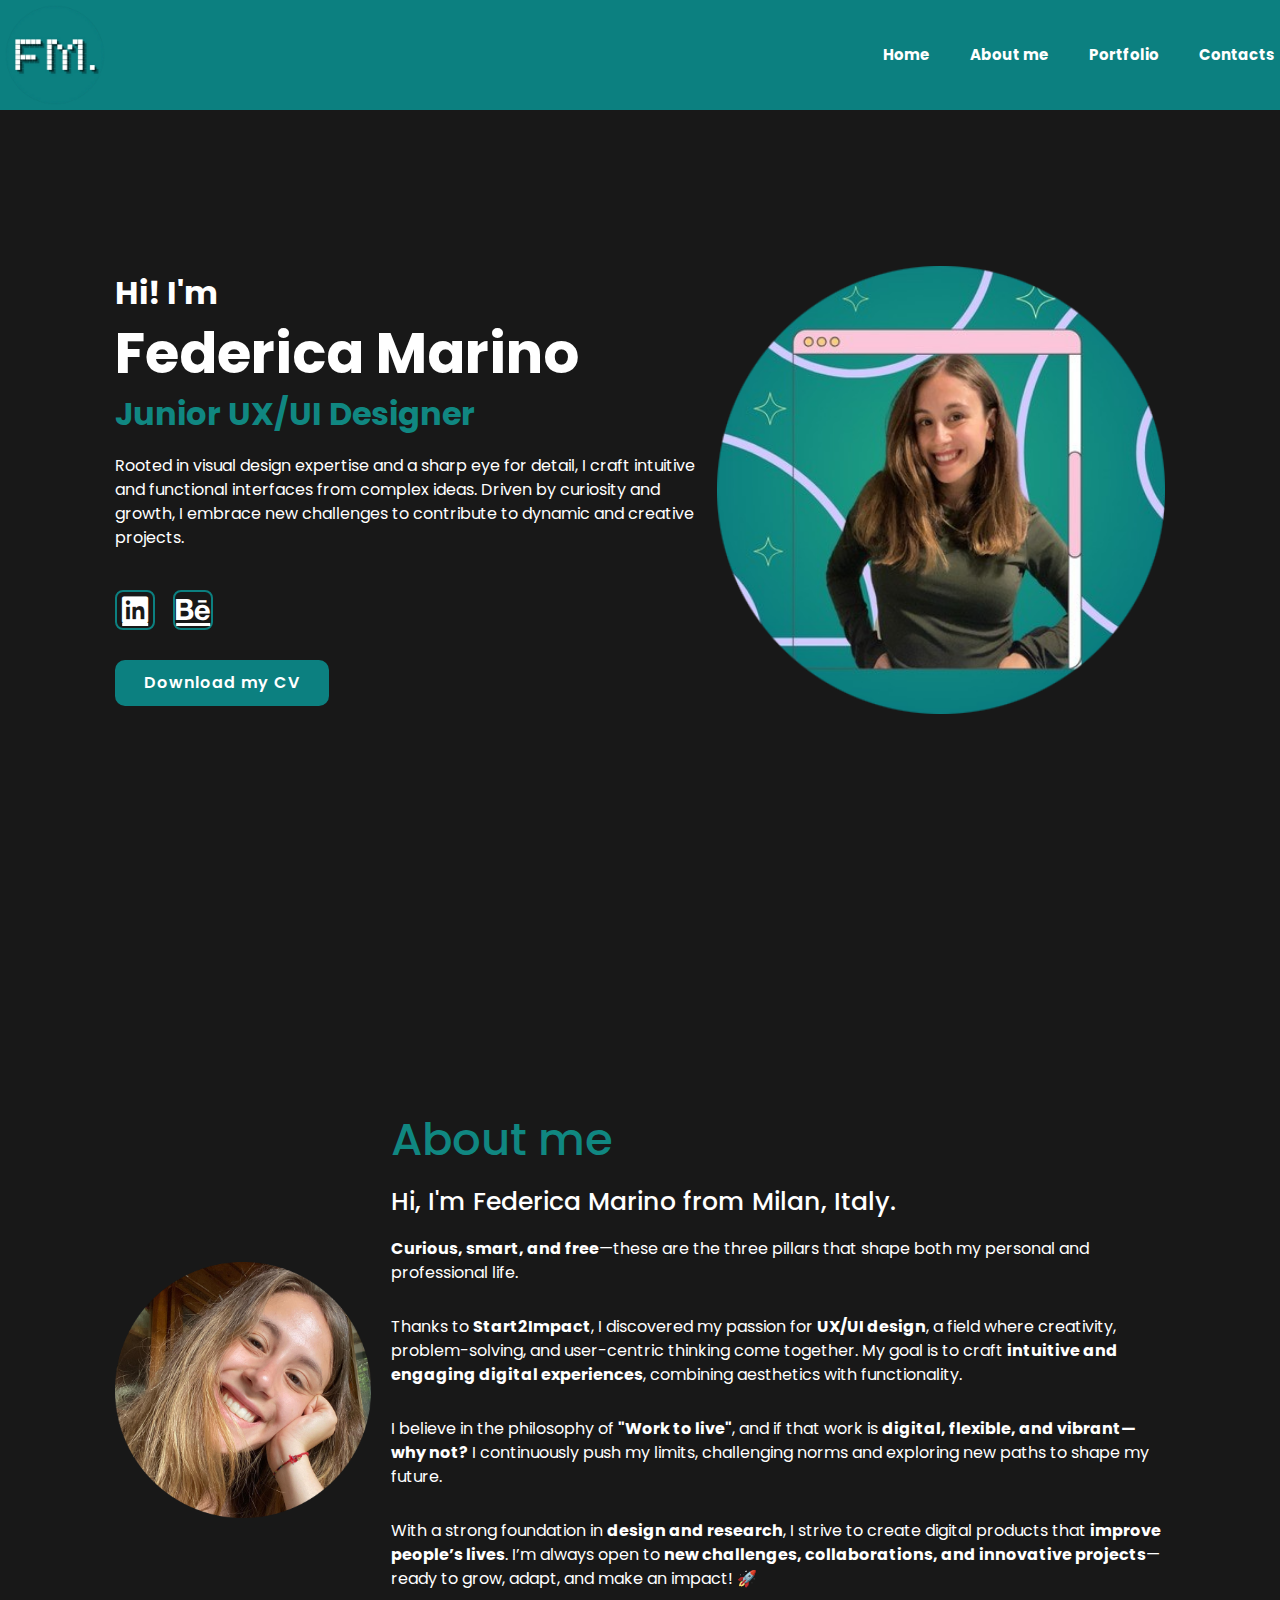
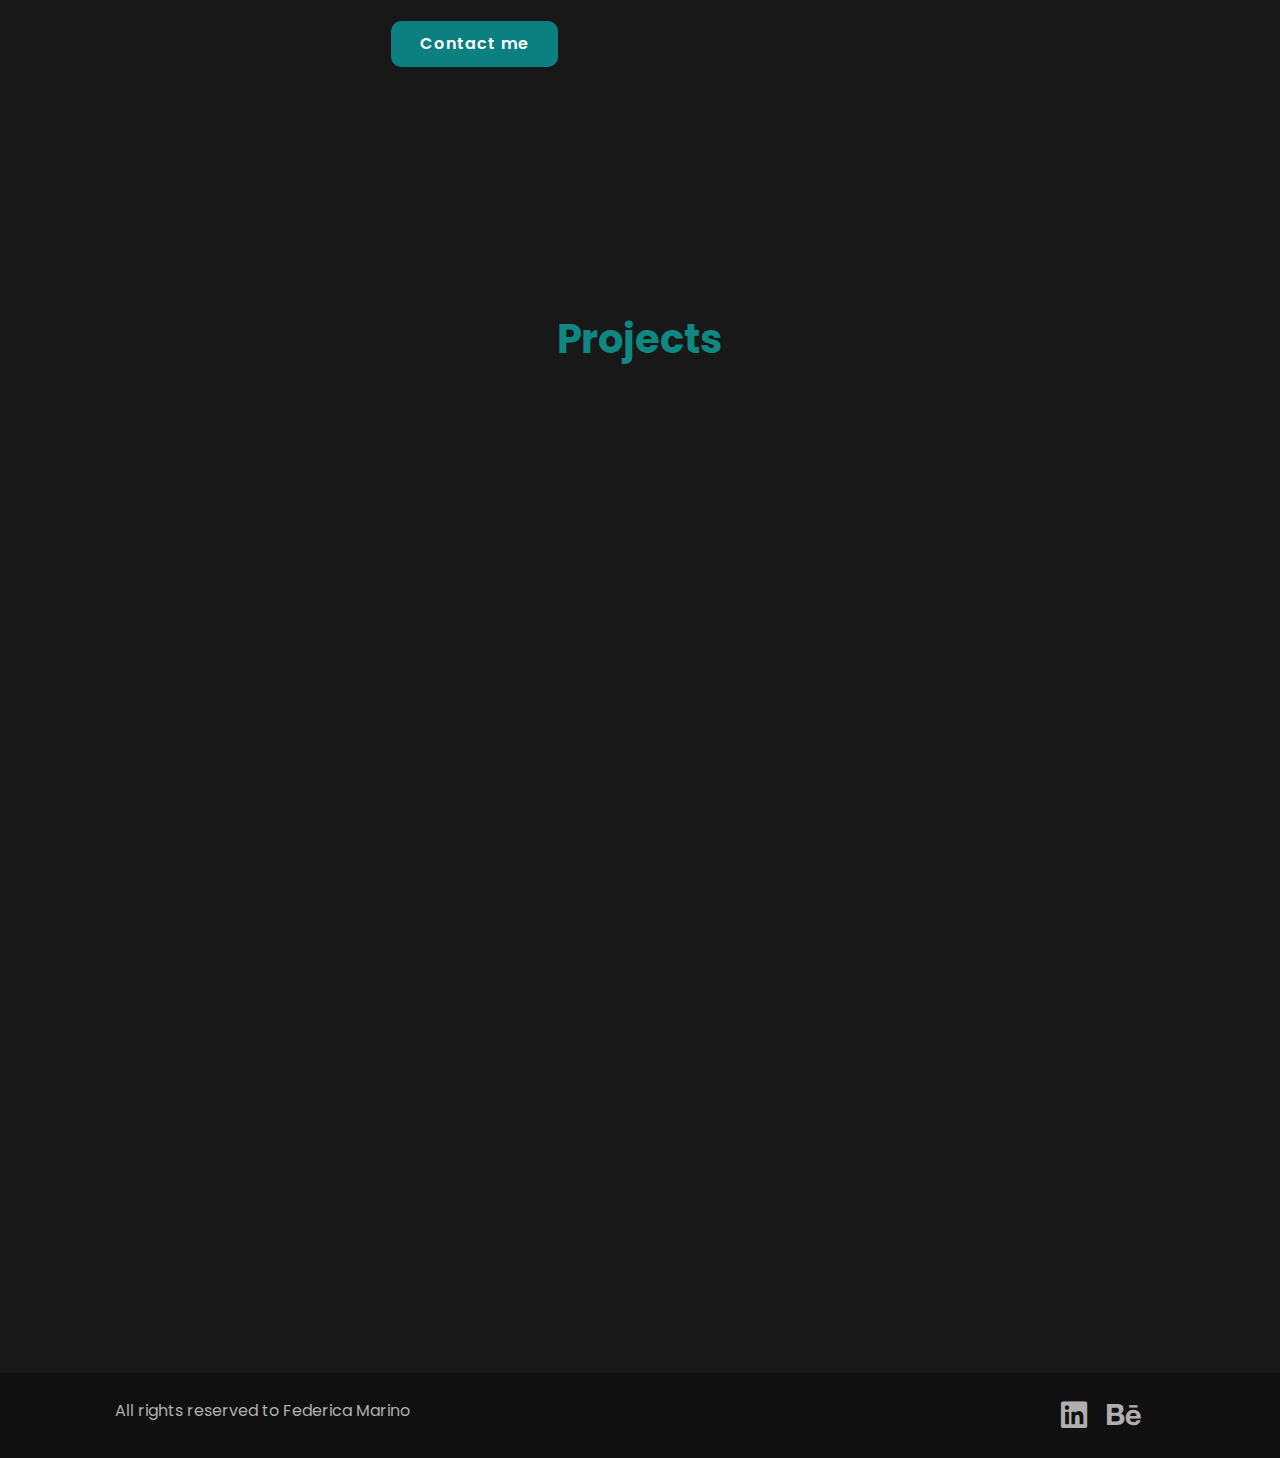
==== commit a138a352: "Modify size header" ====
--- a/index.html
+++ b/index.html
@@ -30,7 +30,7 @@
   </head>
 
   <body>
-    <header class="header d-flex align-items-center justify-content-between p-3">
+    <header class="header d-flex align-items-center justify-content-between p-2">
         <a href="index.html" class="logo"><img src ="assets/images/icona.png" class="img-fluid" style="max-width: 100px; height: auto;"></a>
         <i class="fa-solid fa-bars" id="menu-icon"></i>
 
